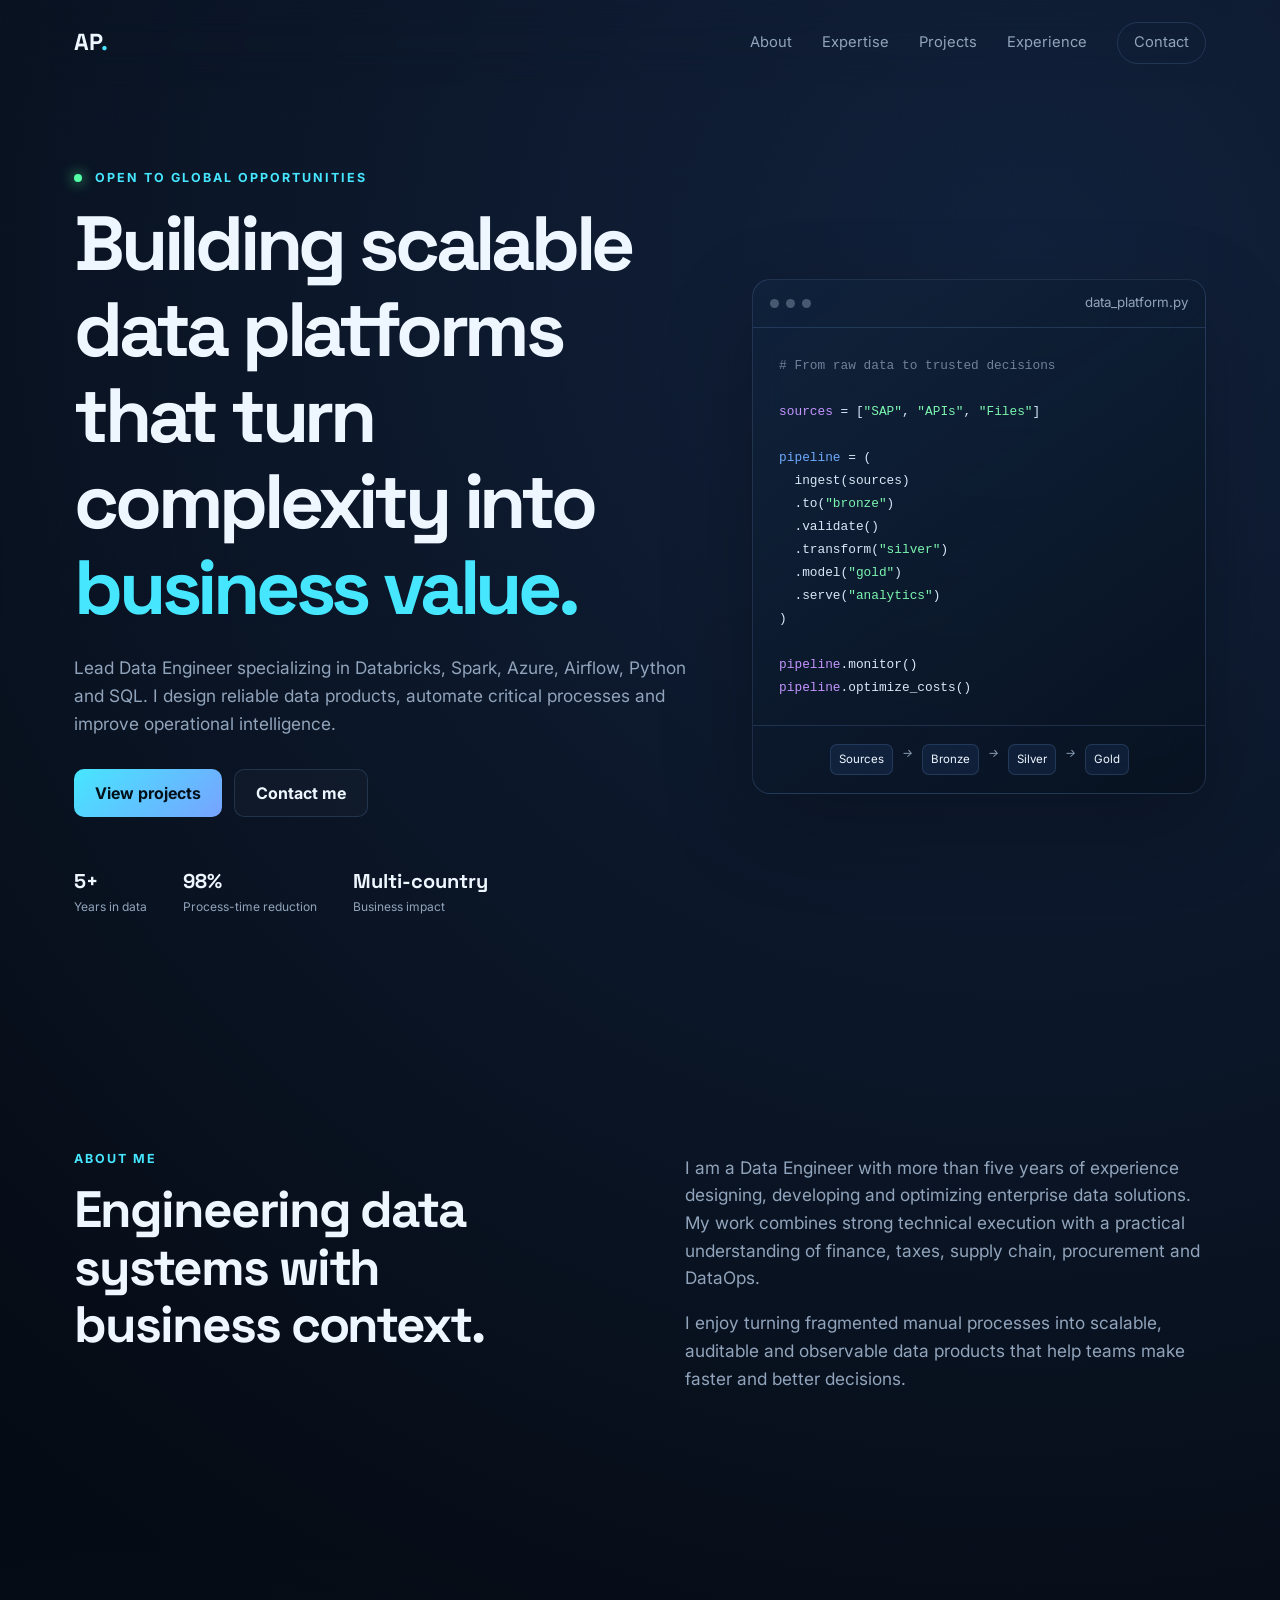
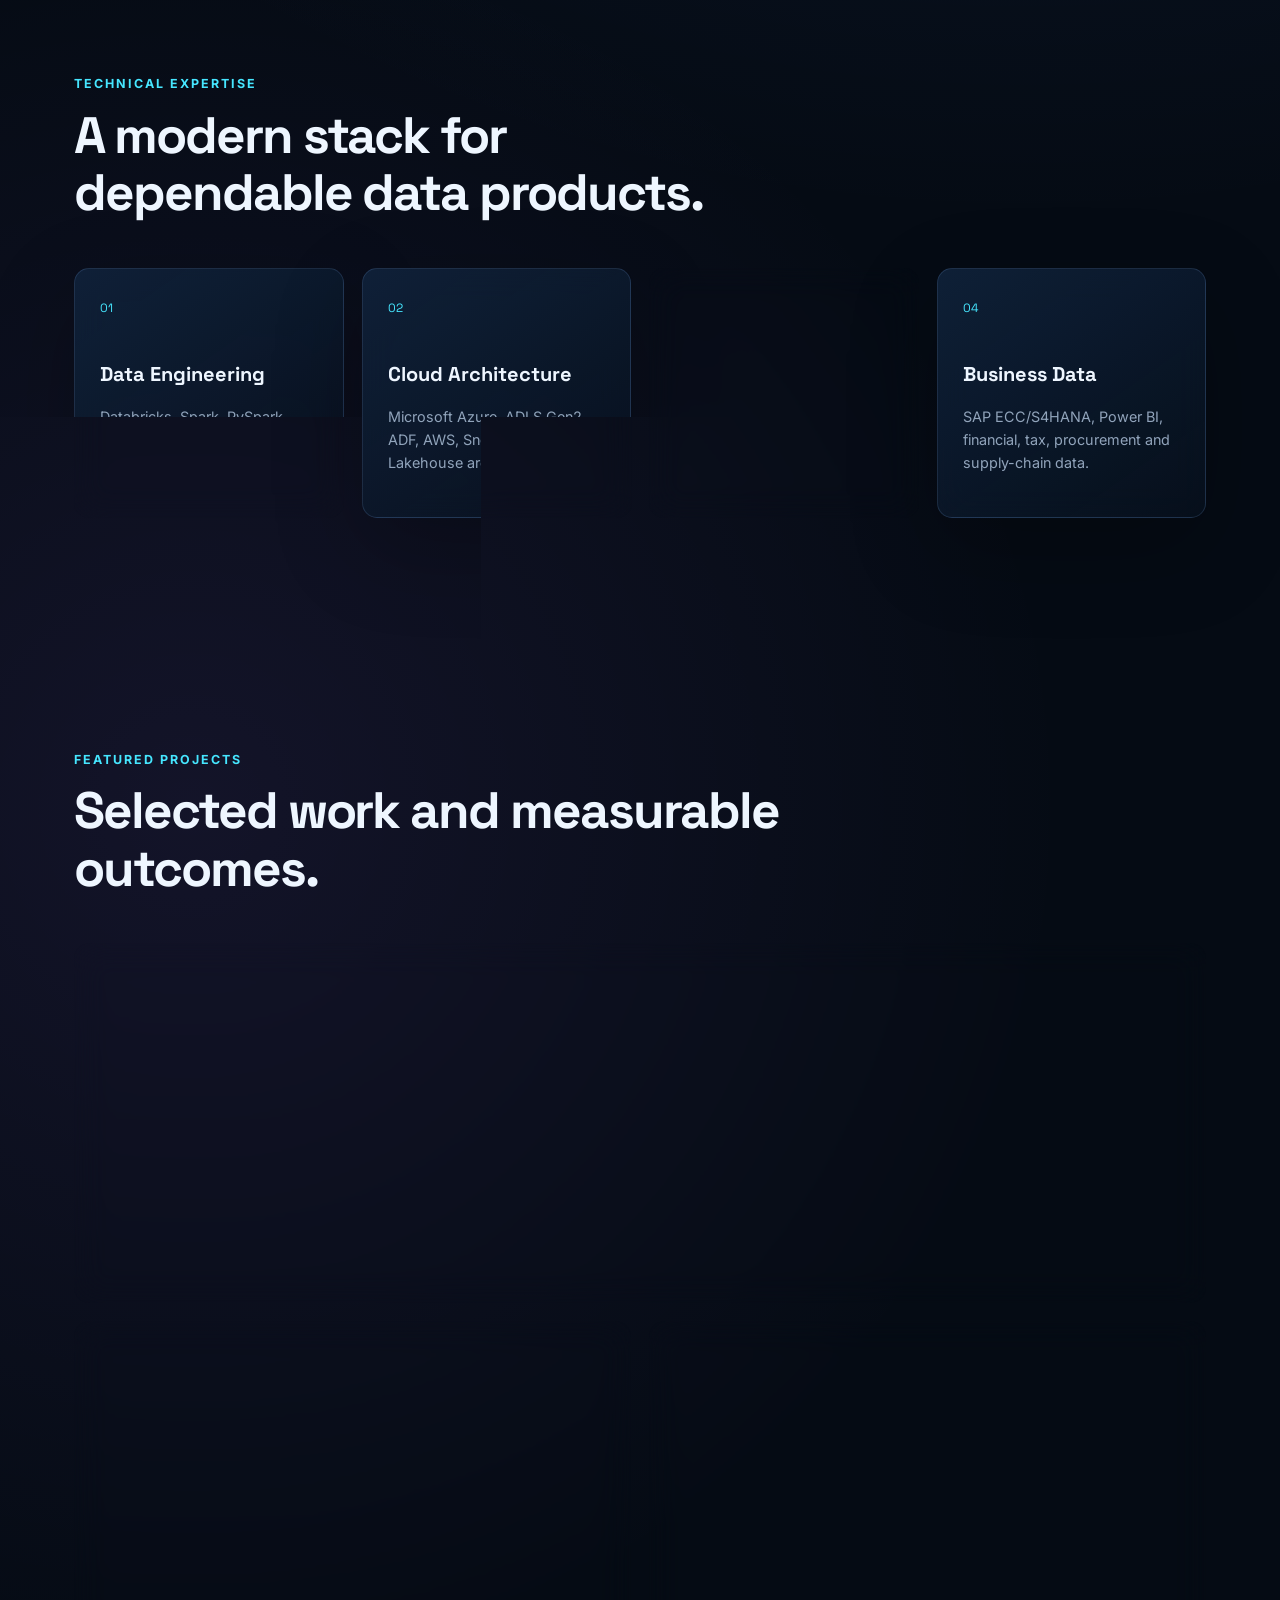
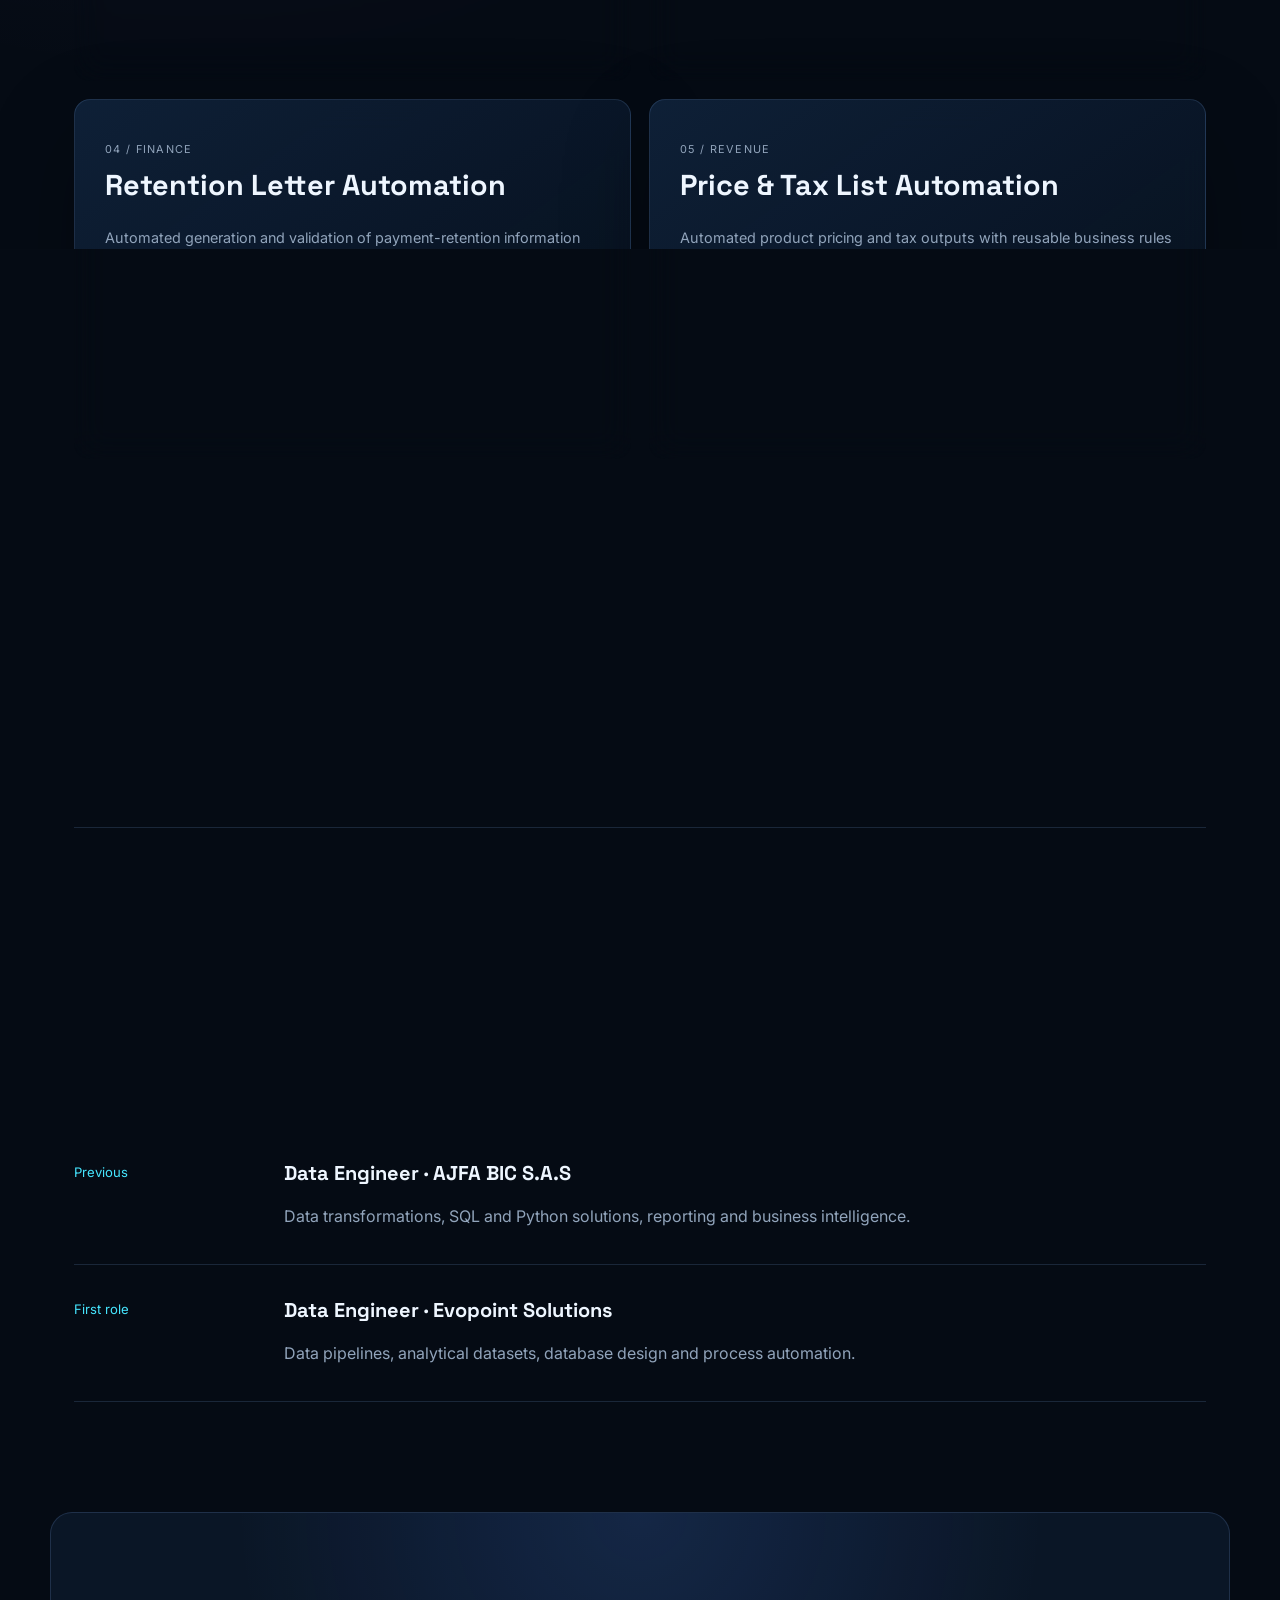
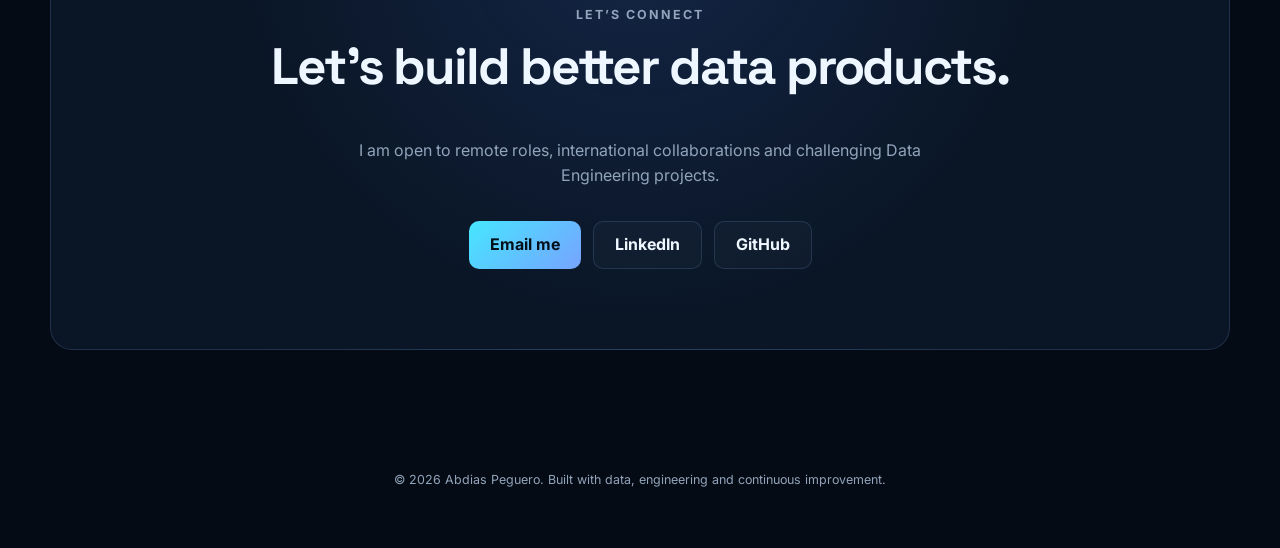
==== abdias-data-engineering-portfolio/index.html @ 4eae0ffc "Creating project base" ====
<!DOCTYPE html>
<html lang="en">
<head>
  <meta charset="UTF-8" />
  <meta name="viewport" content="width=device-width, initial-scale=1.0" />
  <meta name="description" content="Abdias Peguero — Lead Data Engineer portfolio." />
  <meta name="theme-color" content="#07111f" />
  <title>Abdias Peguero | Lead Data Engineer</title>
  <link rel="preconnect" href="https://fonts.googleapis.com">
  <link rel="preconnect" href="https://fonts.gstatic.com" crossorigin>
  <link href="https://fonts.googleapis.com/css2?family=Inter:wght@400;500;600;700&family=Space+Grotesk:wght@500;600;700&display=swap" rel="stylesheet">
  <link rel="stylesheet" href="assets/styles.css" />
  <script defer src="assets/script.js"></script>
</head>
<body>
  <div class="background-grid" aria-hidden="true"></div>

  <header class="site-header">
    <a class="logo" href="#home" aria-label="Home">AP<span>.</span></a>
    <button class="menu-button" aria-label="Open navigation" aria-expanded="false">☰</button>
    <nav class="nav" aria-label="Main navigation">
      <a href="#about">About</a>
      <a href="#expertise">Expertise</a>
      <a href="#projects">Projects</a>
      <a href="#experience">Experience</a>
      <a class="nav-cta" href="#contact">Contact</a>
    </nav>
  </header>

  <main>
    <section id="home" class="hero section">
      <div class="hero-content reveal">
        <p class="eyebrow"><span class="status-dot"></span> Open to global opportunities</p>
        <h1>Building scalable data platforms that turn complexity into <span>business value.</span></h1>
        <p class="hero-copy">
          Lead Data Engineer specializing in Databricks, Spark, Azure, Airflow, Python and SQL.
          I design reliable data products, automate critical processes and improve operational intelligence.
        </p>
        <div class="hero-actions">
          <a class="button primary" href="#projects">View projects</a>
          <a class="button secondary" href="#contact">Contact me</a>
        </div>
        <div class="hero-metrics">
          <div><strong>5+</strong><span>Years in data</span></div>
          <div><strong>98%</strong><span>Process-time reduction</span></div>
          <div><strong>Multi-country</strong><span>Business impact</span></div>
        </div>
      </div>

      <div class="architecture-card reveal" aria-label="Modern data architecture diagram">
        <div class="terminal-header">
          <span></span><span></span><span></span>
          <small>data_platform.py</small>
        </div>
        <pre><code><span class="code-muted"># From raw data to trusted decisions</span>

<span class="code-purple">sources</span> = [<span class="code-green">"SAP"</span>, <span class="code-green">"APIs"</span>, <span class="code-green">"Files"</span>]

<span class="code-blue">pipeline</span> = (
  ingest(sources)
  .to(<span class="code-green">"bronze"</span>)
  .validate()
  .transform(<span class="code-green">"silver"</span>)
  .model(<span class="code-green">"gold"</span>)
  .serve(<span class="code-green">"analytics"</span>)
)

<span class="code-purple">pipeline</span>.monitor()
<span class="code-purple">pipeline</span>.optimize_costs()</code></pre>
        <div class="pipeline">
          <span>Sources</span><i>→</i><span>Bronze</span><i>→</i><span>Silver</span><i>→</i><span>Gold</span>
        </div>
      </div>
    </section>

    <section id="about" class="section split-section">
      <div class="section-heading reveal">
        <p class="eyebrow">About me</p>
        <h2>Engineering data systems with business context.</h2>
      </div>
      <div class="about-copy reveal">
        <p>
          I am a Data Engineer with more than five years of experience designing, developing and
          optimizing enterprise data solutions. My work combines strong technical execution with
          a practical understanding of finance, taxes, supply chain, procurement and DataOps.
        </p>
        <p>
          I enjoy turning fragmented manual processes into scalable, auditable and observable
          data products that help teams make faster and better decisions.
        </p>
      </div>
    </section>

    <section id="expertise" class="section">
      <div class="section-heading reveal">
        <p class="eyebrow">Technical expertise</p>
        <h2>A modern stack for dependable data products.</h2>
      </div>
      <div class="cards four-columns">
        <article class="glass-card reveal">
          <span class="card-icon">01</span>
          <h3>Data Engineering</h3>
          <p>Databricks, Spark, PySpark, Delta Lake, Unity Catalog, SQL, Python and Pandas.</p>
        </article>
        <article class="glass-card reveal">
          <span class="card-icon">02</span>
          <h3>Cloud Architecture</h3>
          <p>Microsoft Azure, ADLS Gen2, ADF, AWS, Snowflake and Lakehouse architectures.</p>
        </article>
        <article class="glass-card reveal">
          <span class="card-icon">03</span>
          <h3>DataOps & DevOps</h3>
          <p>Airflow, GitHub, CI/CD, Terraform, monitoring, data quality and cost governance.</p>
        </article>
        <article class="glass-card reveal">
          <span class="card-icon">04</span>
          <h3>Business Data</h3>
          <p>SAP ECC/S4HANA, Power BI, financial, tax, procurement and supply-chain data.</p>
        </article>
      </div>
    </section>

    <section id="projects" class="section">
      <div class="section-heading reveal">
        <p class="eyebrow">Featured projects</p>
        <h2>Selected work and measurable outcomes.</h2>
      </div>
      <div class="project-grid">
        <article class="project-card featured reveal">
          <div>
            <p class="project-number">01 / Operational Intelligence</p>
            <h3>Brewdat Cost Governance</h3>
            <p>
              Architecture connecting workflow execution metadata with cloud financial data to expose
              failure cost, expensive pipelines, domain spend, MTTR and infrastructure efficiency.
            </p>
          </div>
          <ul class="tags"><li>Databricks</li><li>PySpark</li><li>Power BI</li><li>DataOps</li></ul>
        </article>

        <article class="project-card reveal">
          <p class="project-number">02 / Tax</p>
          <h3>Automated Tax Reporting</h3>
          <p>Modernized SAP tax reporting with auditable pipelines and automated validation rules.</p>
          <strong class="impact">5–7 days → 45 minutes</strong>
          <ul class="tags"><li>SAP</li><li>ADF</li><li>SQL</li></ul>
        </article>

        <article class="project-card reveal">
          <p class="project-number">03 / Supply Chain</p>
          <h3>Importation Data Product</h3>
          <p>Unified importations, POs, purchase requests, materials, vendors, expenses and logistics milestones.</p>
          <ul class="tags"><li>Lakehouse</li><li>Data Quality</li><li>Power BI</li></ul>
        </article>

        <article class="project-card reveal">
          <p class="project-number">04 / Finance</p>
          <h3>Retention Letter Automation</h3>
          <p>Automated generation and validation of payment-retention information using financial and vendor data.</p>
          <strong class="impact">3–5 days → 15 minutes</strong>
          <ul class="tags"><li>SAP FI</li><li>Python</li><li>SQL</li></ul>
        </article>

        <article class="project-card reveal">
          <p class="project-number">05 / Revenue</p>
          <h3>Price & Tax List Automation</h3>
          <p>Automated product pricing and tax outputs with reusable business rules and standardized datasets.</p>
          <strong class="impact">1–3 days → 10 minutes</strong>
          <ul class="tags"><li>Pricing</li><li>Databricks</li><li>Automation</li></ul>
        </article>
      </div>
    </section>

    <section id="experience" class="section">
      <div class="section-heading reveal">
        <p class="eyebrow">Experience</p>
        <h2>Professional journey.</h2>
      </div>
      <div class="timeline">
        <article class="timeline-item reveal">
          <span>2022 — Present</span>
          <div><h3>Lead Data Engineer · AB InBev</h3><p>Enterprise data products, architecture, automation, technical leadership, DataOps and cost governance across multiple countries.</p></div>
        </article>
        <article class="timeline-item reveal">
          <span>Previous</span>
          <div><h3>Senior Data Engineer · Nestlé</h3><p>Enterprise pipelines, scalable data solutions, analytics enablement and processing optimization.</p></div>
        </article>
        <article class="timeline-item reveal">
          <span>Previous</span>
          <div><h3>Data Engineer · AJFA BIC S.A.S</h3><p>Data transformations, SQL and Python solutions, reporting and business intelligence.</p></div>
        </article>
        <article class="timeline-item reveal">
          <span>First role</span>
          <div><h3>Data Engineer · Evopoint Solutions</h3><p>Data pipelines, analytical datasets, database design and process automation.</p></div>
        </article>
      </div>
    </section>

    <section id="contact" class="section contact-section reveal">
      <p class="eyebrow">Let’s connect</p>
      <h2>Let’s build better data products.</h2>
      <p>I am open to remote roles, international collaborations and challenging Data Engineering projects.</p>
      <div class="hero-actions">
        <!-- Replace these placeholder links before publishing -->
        <a class="button primary" href="mailto:your-email@example.com">Email me</a>
        <a class="button secondary" href="https://www.linkedin.com/" target="_blank" rel="noreferrer">LinkedIn</a>
        <a class="button secondary" href="https://github.com/" target="_blank" rel="noreferrer">GitHub</a>
      </div>
    </section>
  </main>

  <footer>
    <p>© <span id="year"></span> Abdias Peguero. Built with data, engineering and continuous improvement.</p>
  </footer>
</body>
</html>
---- abdias-data-engineering-portfolio/assets/styles.css ----
:root {
  --background: #050b14;
  --surface: rgba(13, 27, 46, 0.72);
  --surface-solid: #0c1828;
  --text: #eef6ff;
  --muted: #91a4bb;
  --line: rgba(137, 184, 255, 0.16);
  --cyan: #46e6ff;
  --blue: #4d8dff;
  --purple: #a56dff;
  --max-width: 1180px;
}

* { box-sizing: border-box; }
html { scroll-behavior: smooth; }
body {
  margin: 0;
  color: var(--text);
  background:
    radial-gradient(circle at 80% 5%, rgba(77, 141, 255, .17), transparent 30%),
    radial-gradient(circle at 15% 45%, rgba(165, 109, 255, .09), transparent 28%),
    var(--background);
  font-family: Inter, sans-serif;
  line-height: 1.6;
}
a { color: inherit; text-decoration: none; }
.background-grid {
  position: fixed; inset: 0; pointer-events: none; opacity: .35;
  background-image:
    linear-gradient(rgba(77,141,255,.055) 1px, transparent 1px),
    linear-gradient(90deg, rgba(77,141,255,.055) 1px, transparent 1px);
  background-size: 56px 56px;
  mask-image: linear-gradient(to bottom, black, transparent 85%);
}
.site-header {
  position: sticky; top: 0; z-index: 20;
  display: flex; align-items: center; justify-content: space-between;
  max-width: var(--max-width); margin: 0 auto; padding: 22px 24px;
  backdrop-filter: blur(18px);
}
.logo { font-family: "Space Grotesk"; font-size: 1.45rem; font-weight: 700; }
.logo span, h1 span, .impact { color: var(--cyan); }
.nav { display: flex; align-items: center; gap: 30px; color: var(--muted); font-size: .92rem; }
.nav a:hover { color: var(--text); }
.nav-cta { border: 1px solid var(--line); border-radius: 999px; padding: 8px 16px; }
.menu-button { display: none; border: 0; background: transparent; color: white; font-size: 1.5rem; }
.section { max-width: var(--max-width); margin: 0 auto; padding: 110px 24px; position: relative; }
.hero { min-height: 85vh; display: grid; grid-template-columns: 1.15fr .85fr; gap: 64px; align-items: center; padding-top: 70px; }
.eyebrow { color: var(--cyan); font-size: .78rem; font-weight: 700; letter-spacing: .16em; text-transform: uppercase; }
.status-dot { display: inline-block; width: 8px; height: 8px; margin-right: 8px; border-radius: 50%; background: #55ffa6; box-shadow: 0 0 14px #55ffa6; }
h1, h2, h3 { font-family: "Space Grotesk", sans-serif; line-height: 1.12; margin-top: 0; }
h1 { font-size: clamp(3rem, 6vw, 5.6rem); letter-spacing: -.055em; margin-bottom: 24px; }
h2 { font-size: clamp(2.2rem, 4vw, 3.7rem); letter-spacing: -.04em; }
h3 { font-size: 1.25rem; }
.hero-copy { max-width: 690px; color: var(--muted); font-size: 1.08rem; }
.hero-actions { display: flex; flex-wrap: wrap; gap: 12px; margin-top: 32px; }
.button { display: inline-flex; align-items: center; justify-content: center; min-height: 48px; padding: 0 21px; border-radius: 10px; font-weight: 700; transition: .2s ease; }
.button:hover { transform: translateY(-2px); }
.primary { color: #031019; background: linear-gradient(135deg, var(--cyan), #77a3ff); }
.secondary { border: 1px solid var(--line); background: rgba(255,255,255,.025); }
.hero-metrics { display: flex; gap: 36px; margin-top: 48px; }
.hero-metrics div { display: flex; flex-direction: column; }
.hero-metrics strong { font-family: "Space Grotesk"; font-size: 1.25rem; }
.hero-metrics span { color: var(--muted); font-size: .75rem; }
.architecture-card, .glass-card, .project-card {
  border: 1px solid var(--line);
  background: linear-gradient(145deg, rgba(16,35,60,.88), rgba(7,16,29,.78));
  box-shadow: 0 30px 90px rgba(0,0,0,.24);
  backdrop-filter: blur(16px);
}
.architecture-card { border-radius: 18px; overflow: hidden; transform: perspective(1000px) rotateY(-4deg); }
.terminal-header { height: 48px; display: flex; align-items: center; gap: 7px; padding: 0 17px; border-bottom: 1px solid var(--line); }
.terminal-header span { width: 9px; height: 9px; border-radius: 50%; background: #465970; }
.terminal-header small { margin-left: auto; color: var(--muted); }
pre { margin: 0; padding: 26px; overflow: auto; color: #d9e8f8; font-size: .8rem; line-height: 1.8; }
.code-muted { color: #6f8299; }.code-purple { color: #c495ff; }.code-green { color: #7bf5b0; }.code-blue { color: #6faaff; }
.pipeline { display: flex; flex-wrap: wrap; justify-content: center; gap: 9px; padding: 18px; border-top: 1px solid var(--line); color: var(--muted); font-size: .72rem; }
.pipeline span { color: var(--text); background: rgba(77,141,255,.09); border: 1px solid var(--line); border-radius: 7px; padding: 5px 8px; }
.split-section { display: grid; grid-template-columns: 1fr 1fr; gap: 90px; }
.section-heading { max-width: 720px; margin-bottom: 46px; }
.about-copy { color: var(--muted); font-size: 1.08rem; }
.cards { display: grid; gap: 18px; }
.four-columns { grid-template-columns: repeat(4, 1fr); }
.glass-card { min-height: 250px; border-radius: 15px; padding: 25px; }
.glass-card p, .project-card p { color: var(--muted); font-size: .9rem; }
.card-icon { display: inline-block; margin-bottom: 45px; color: var(--cyan); font-family: "Space Grotesk"; font-size: .75rem; }
.project-grid { display: grid; grid-template-columns: repeat(2, 1fr); gap: 18px; }
.project-card { min-height: 330px; padding: 30px; border-radius: 16px; display: flex; flex-direction: column; justify-content: space-between; }
.project-card.featured { grid-column: span 2; min-height: 360px; background: linear-gradient(135deg, rgba(20,63,94,.88), rgba(32,15,63,.75)); }
.project-number { text-transform: uppercase; letter-spacing: .12em; font-size: .68rem !important; }
.project-card h3 { font-size: 1.8rem; margin-bottom: 10px; }
.tags { display: flex; flex-wrap: wrap; gap: 7px; padding: 0; list-style: none; }
.tags li { color: #bcd0e7; background: rgba(255,255,255,.04); border: 1px solid var(--line); padding: 5px 9px; border-radius: 999px; font-size: .7rem; }
.impact { display: block; margin: 22px 0; font-family: "Space Grotesk"; font-size: 1.4rem; }
.timeline { border-top: 1px solid var(--line); }
.timeline-item { display: grid; grid-template-columns: 180px 1fr; gap: 30px; padding: 34px 0; border-bottom: 1px solid var(--line); }
.timeline-item > span { color: var(--cyan); font-size: .82rem; }
.timeline-item p { color: var(--muted); margin-bottom: 0; }
.contact-section { margin-bottom: 80px; border: 1px solid var(--line); border-radius: 22px; padding: 80px; text-align: center; background: radial-gradient(circle at top, rgba(77,141,255,.15), transparent 55%), var(--surface); }
.contact-section p { max-width: 650px; margin-left: auto; margin-right: auto; color: var(--muted); }
.contact-section .hero-actions { justify-content: center; }
footer { max-width: var(--max-width); margin: 0 auto; padding: 28px 24px 45px; color: var(--muted); font-size: .78rem; text-align: center; }
.reveal { opacity: 0; transform: translateY(24px); transition: opacity .7s ease, transform .7s ease; }
.reveal.visible { opacity: 1; transform: translateY(0); }

@media (max-width: 900px) {
  .hero, .split-section { grid-template-columns: 1fr; }
  .hero { padding-top: 45px; }
  .architecture-card { transform: none; }
  .four-columns { grid-template-columns: repeat(2, 1fr); }
  .nav { display: none; position: absolute; top: 70px; left: 20px; right: 20px; flex-direction: column; padding: 22px; border: 1px solid var(--line); border-radius: 14px; background: #091421; }
  .nav.open { display: flex; }
  .menu-button { display: block; }
}
@media (max-width: 620px) {
  .section { padding: 80px 19px; }
  h1 { font-size: 3.2rem; }
  .hero-metrics { display: grid; grid-template-columns: 1fr 1fr; gap: 18px; }
  .four-columns, .project-grid { grid-template-columns: 1fr; }
  .project-card.featured { grid-column: auto; }
  .timeline-item { grid-template-columns: 1fr; gap: 8px; }
  .contact-section { margin-left: 14px; margin-right: 14px; padding: 60px 20px; }
}
@media (prefers-reduced-motion: reduce) {
  html { scroll-behavior: auto; }
  .reveal { opacity: 1; transform: none; transition: none; }
}
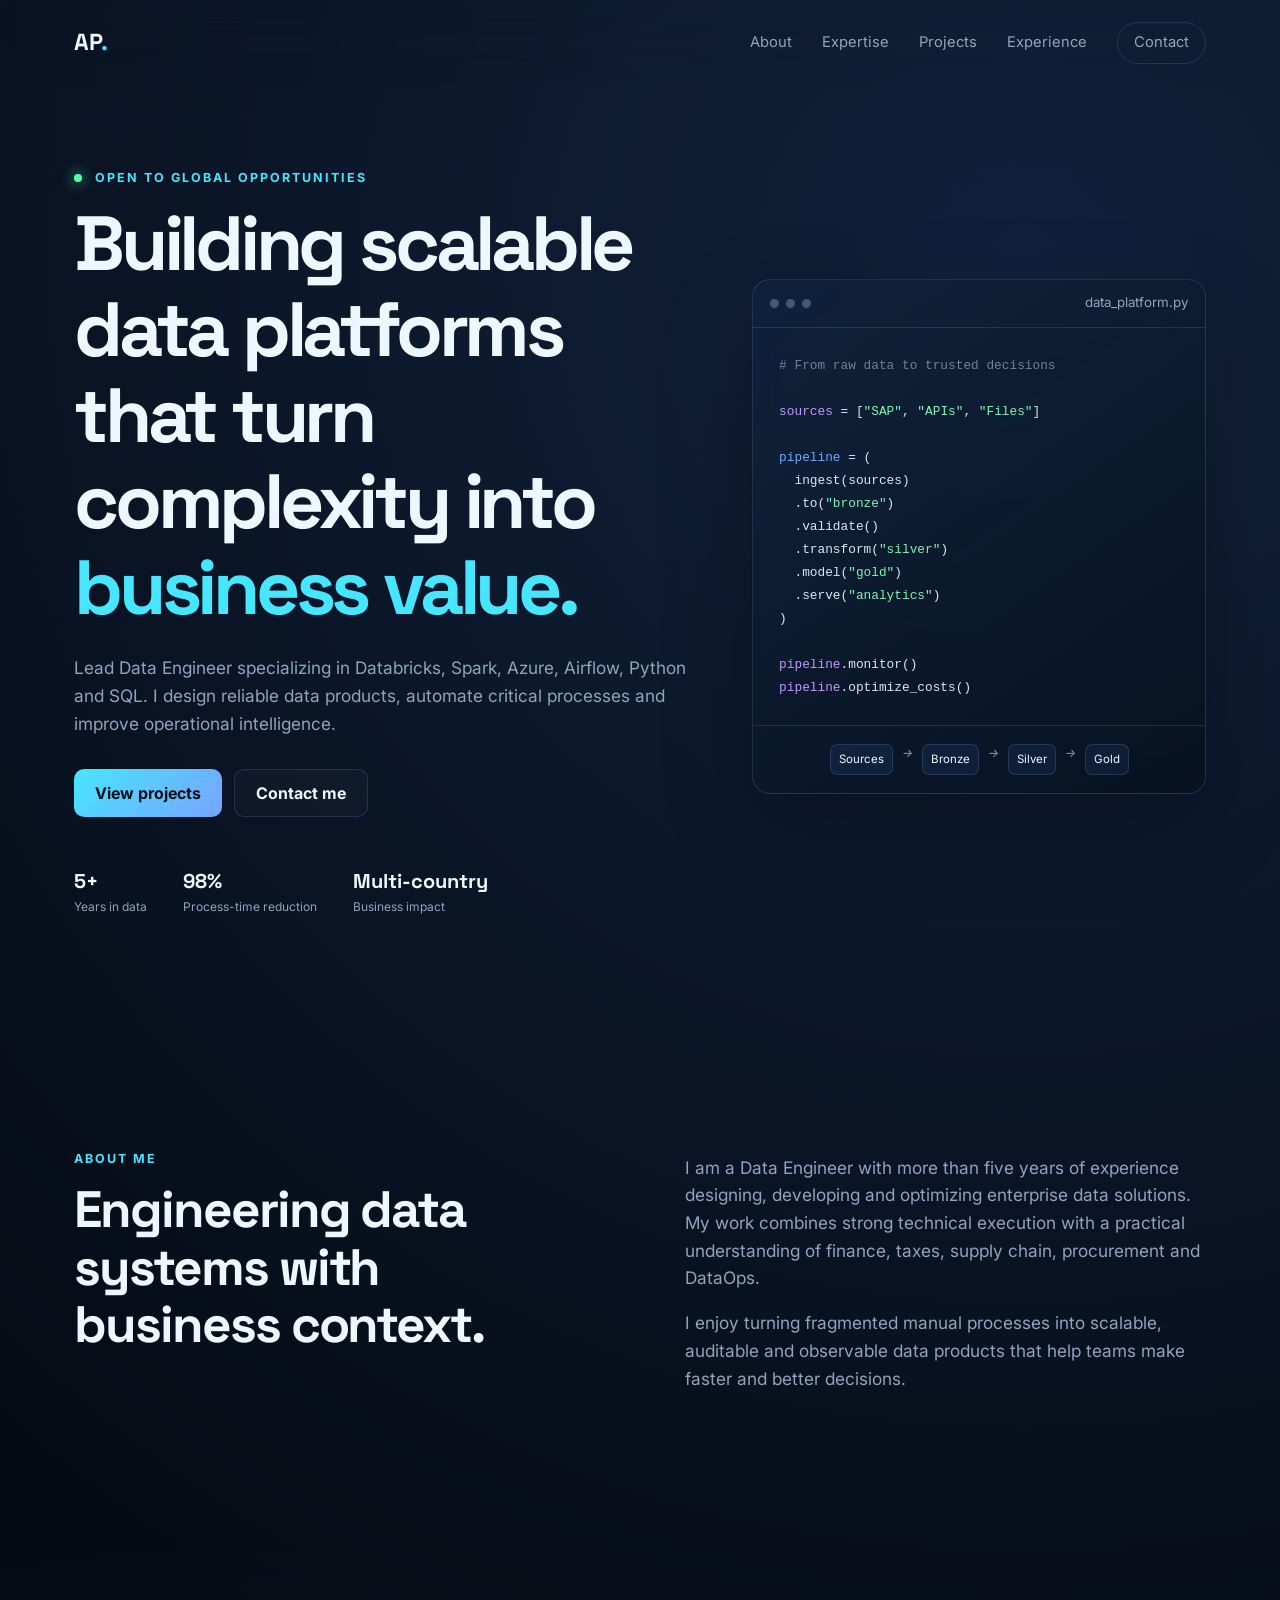
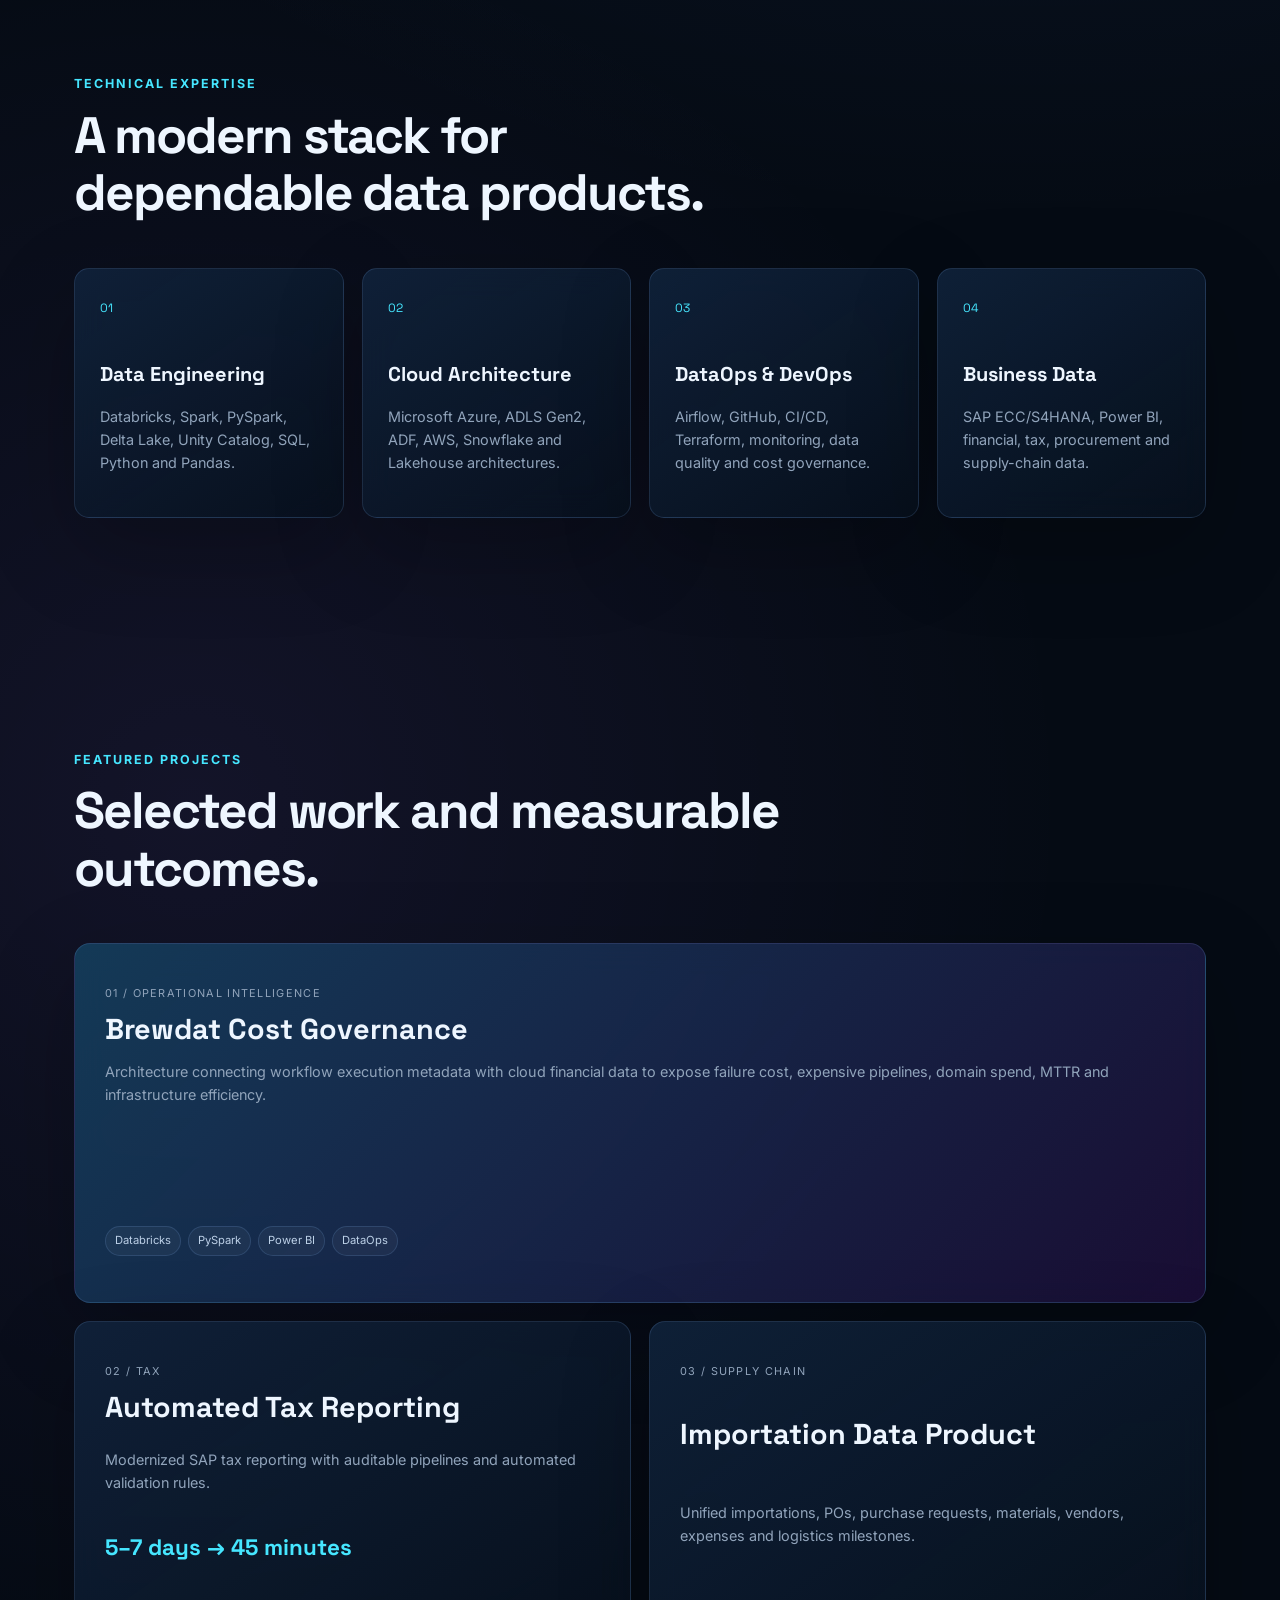
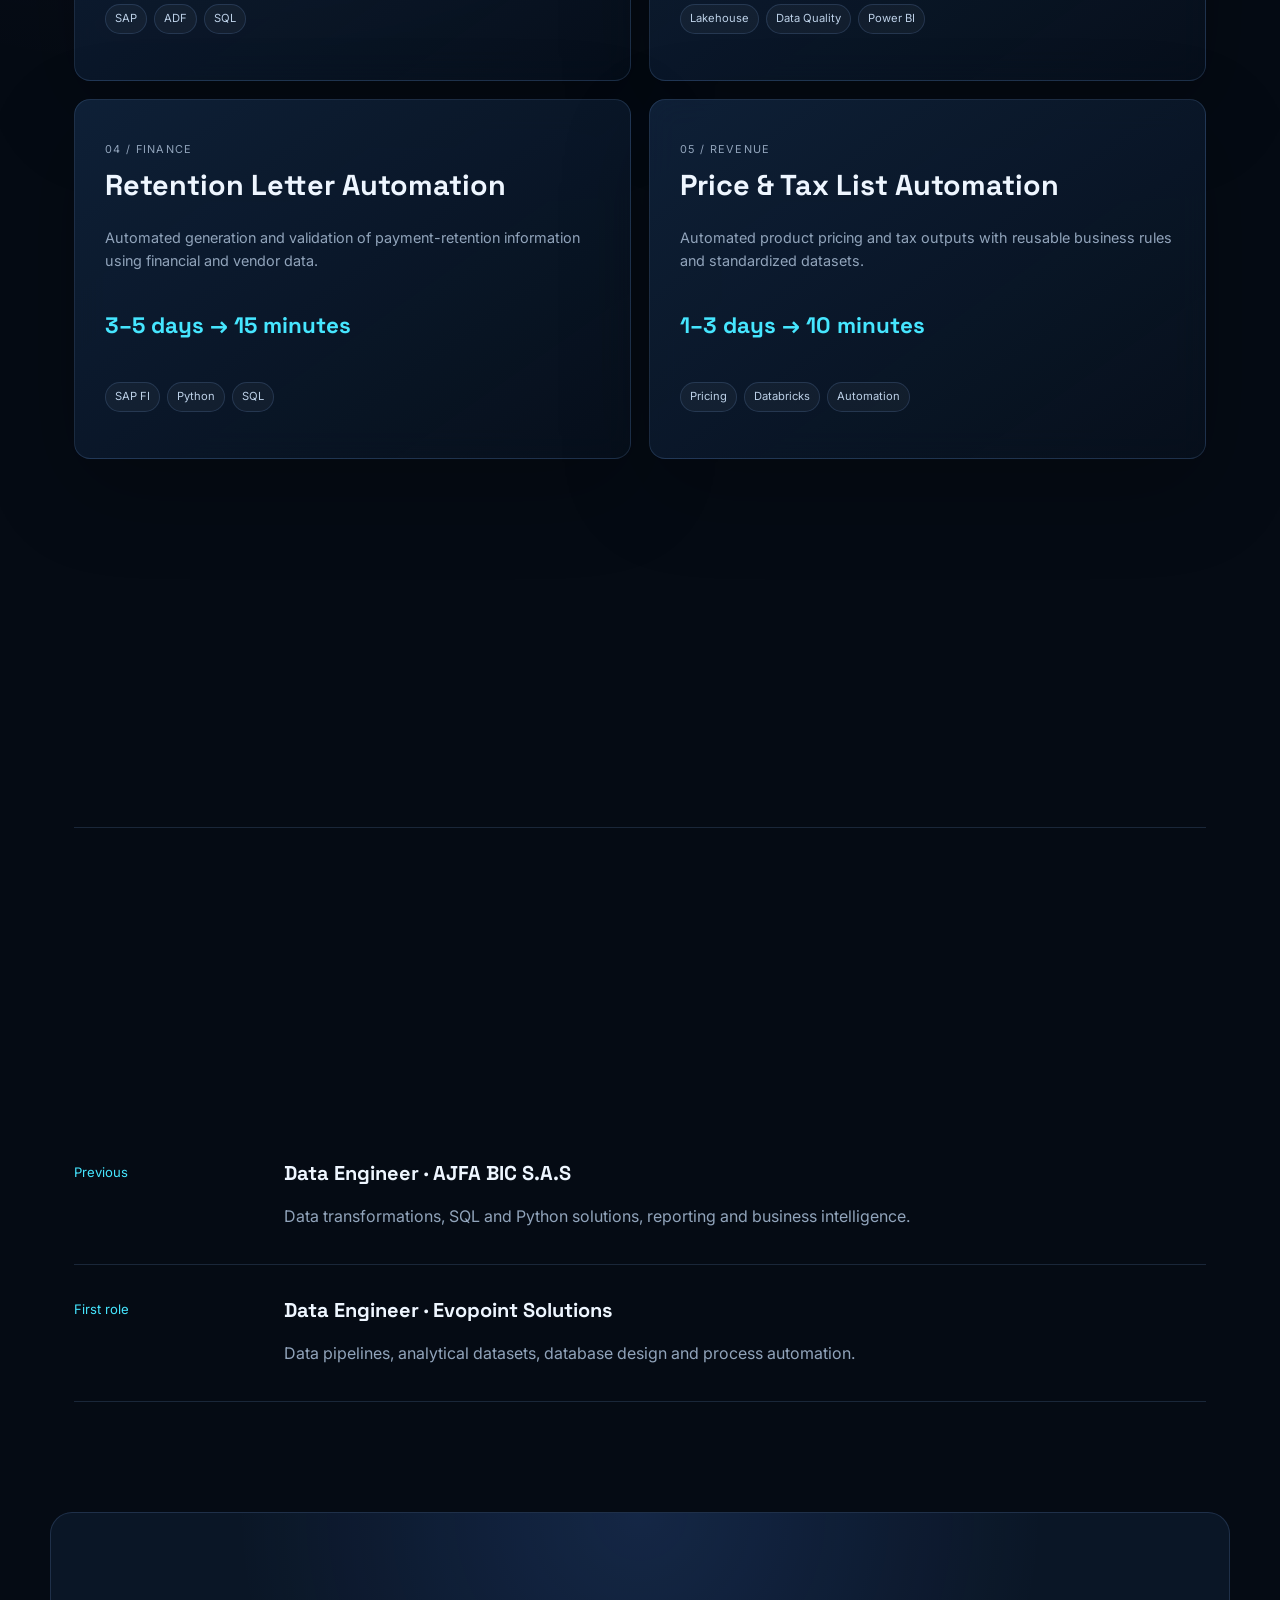
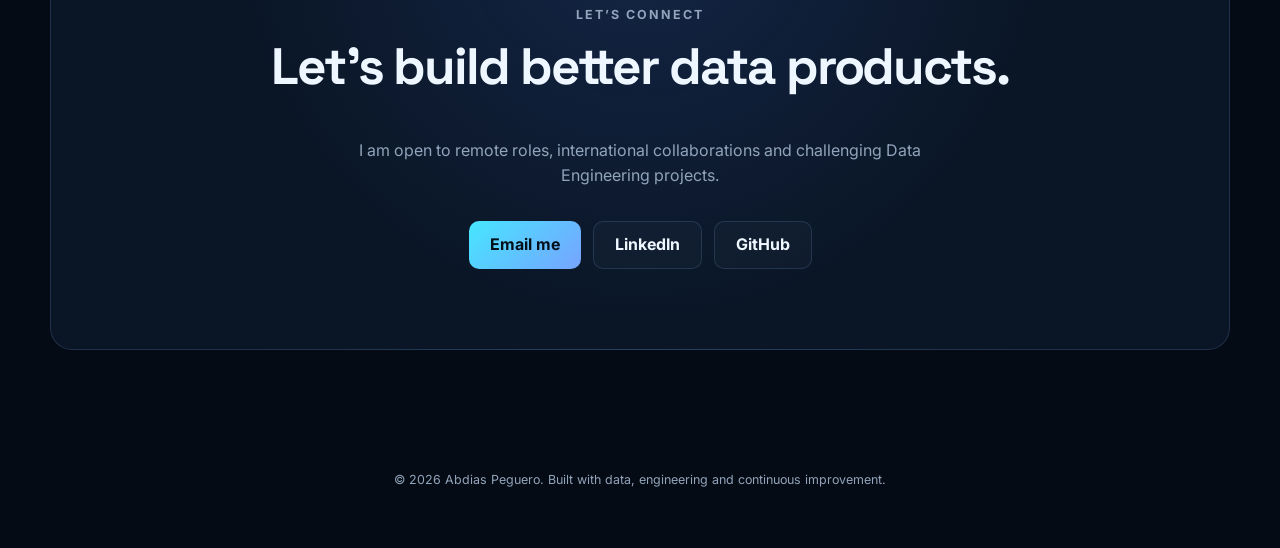
==== commit 5bac4b41: "Update contact links in index.html" ====
--- a/abdias-data-engineering-portfolio/index.html
+++ b/abdias-data-engineering-portfolio/index.html
@@ -202,9 +202,9 @@
       <p>I am open to remote roles, international collaborations and challenging Data Engineering projects.</p>
       <div class="hero-actions">
         <!-- Replace these placeholder links before publishing -->
-        <a class="button primary" href="mailto:your-email@example.com">Email me</a>
-        <a class="button secondary" href="https://www.linkedin.com/" target="_blank" rel="noreferrer">LinkedIn</a>
-        <a class="button secondary" href="https://github.com/" target="_blank" rel="noreferrer">GitHub</a>
+        <a class="button primary" href="mailto:ajpeguero96@hotmail.com">Email me</a>
+        <a class="button secondary" href="https://www.linkedin.com/abdiaspeguero" target="_blank" rel="noreferrer">LinkedIn</a>
+        <a class="button secondary" href="https://github.com/AbdiasPC" target="_blank" rel="noreferrer">GitHub</a>
       </div>
     </section>
   </main>
